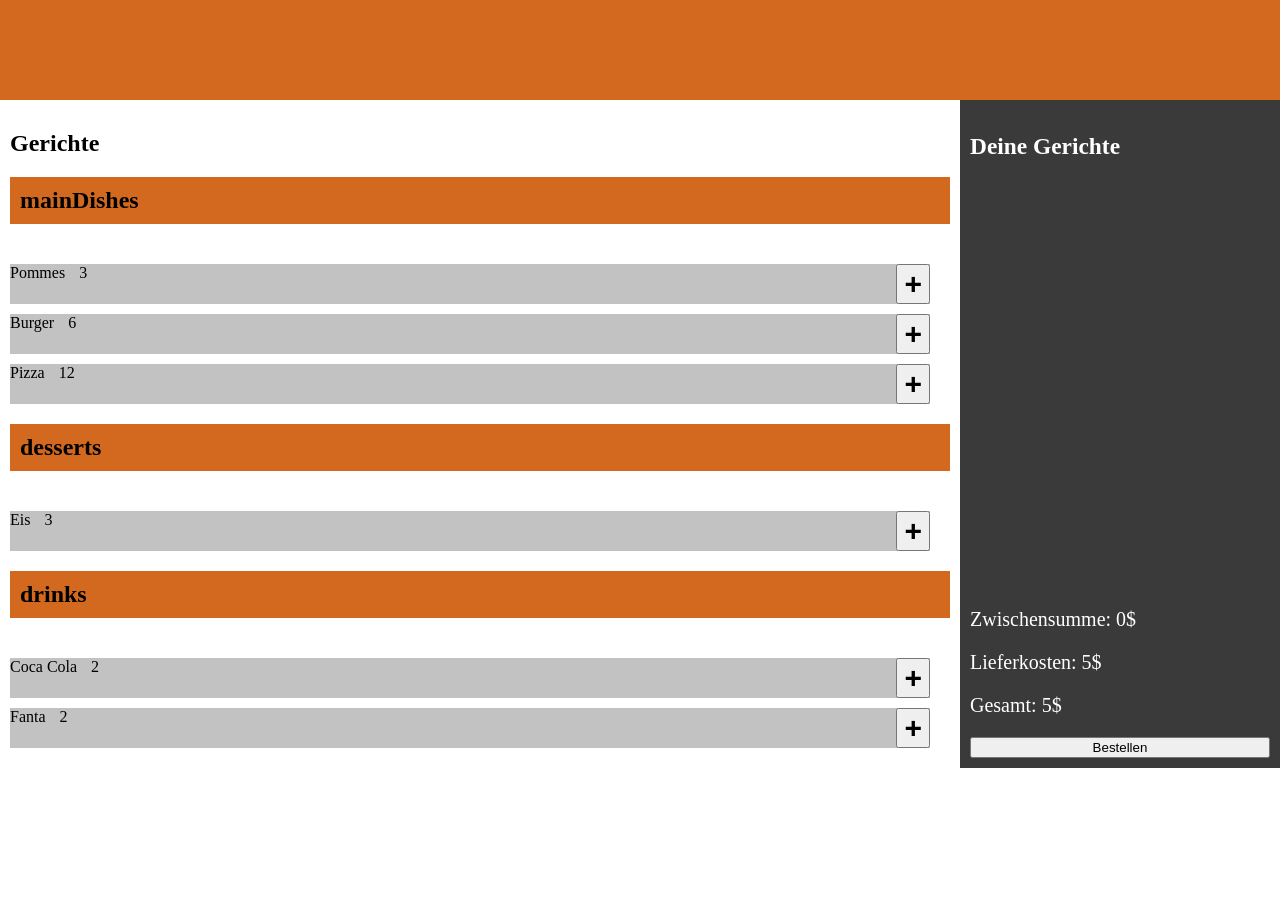
==== Frontend/index.html @ eb8cfa9f "introduced backend for rest-api" ====
<!DOCTYPE html>
<html lang="en">

<head>
    <meta charset="UTF-8">
    <meta name="viewport" content="width=device-width, initial-scale=1.0">
    <title>Bestellapp</title>

    <style>
        body {
            margin: 0;
        }

        header {
            height: 100px;
            width: 100%;
            background-color: chocolate;
        }

        main {
            display: flex;
            gap: 20px;
            max-width: 1440px;
            margin: auto;
        }

        .meals-section {
            flex: 1;
            padding: 10px;
        }

        .meal-category {
            padding: 10px;
            width: 100%;
            background-color: chocolate;
            margin-bottom: 40px;
        }

        .meal {
            background-color: rgb(194, 194, 194);
            margin-bottom: 10px;
            display: flex;
            justify-content: space-between;
        }

        .basket {
            padding: 10px;
            width: 300px;
            min-height: 300px;
            font-size: 20px;
            color: white;
            background-color: rgb(58, 58, 58);
            display: flex;
            flex-direction: column;
        }

        .basket h4 {
            font-size: 26px;
            margin: 0;
            margin-bottom: 4px;
        }

        .add-to-basket-button {
            font-size: 30px;
            font-weight: bold;
            cursor: pointer;
        }

        #basket-meals {
            flex: 1;
            display: flex;
            flex-direction: column;
            gap: 10px;
        }

        .basketRow {
            display: flex;
            justify-content: space-between;
            background-color: rgb(122, 122, 122);
            padding: 6px;
            border-radius: 10px;
        }

        .basket-meal-info {
            display: flex;
            flex-direction: column;
            gap: 5px;
        }
    </style>

    <script src="scripts/db.js"></script>
    <script src="scripts/script.js"></script>
    <script src="scripts/templates.js"></script>
</head>

<body onload="init()">
    <header></header>
    <main>
        <section class="meals-section">
            <h1>Gerichte</h1>

            <div id="meals">

            </div>
        </section>
        <div class="basket hide-mobile" id="basket">
            <h3>Deine Gerichte</h3>
            <div id="basket-meals"></div>
            <div>
                <p>Zwischensumme: <span id="subtotal"></span>$</p>
                <p>Lieferkosten: 5$</p>
                <p>Gesamt: <span id="total"></span>$</p>
            </div>
            <button onclick="order()">Bestellen</button>
        </div>
    </main>
</body>

</html>
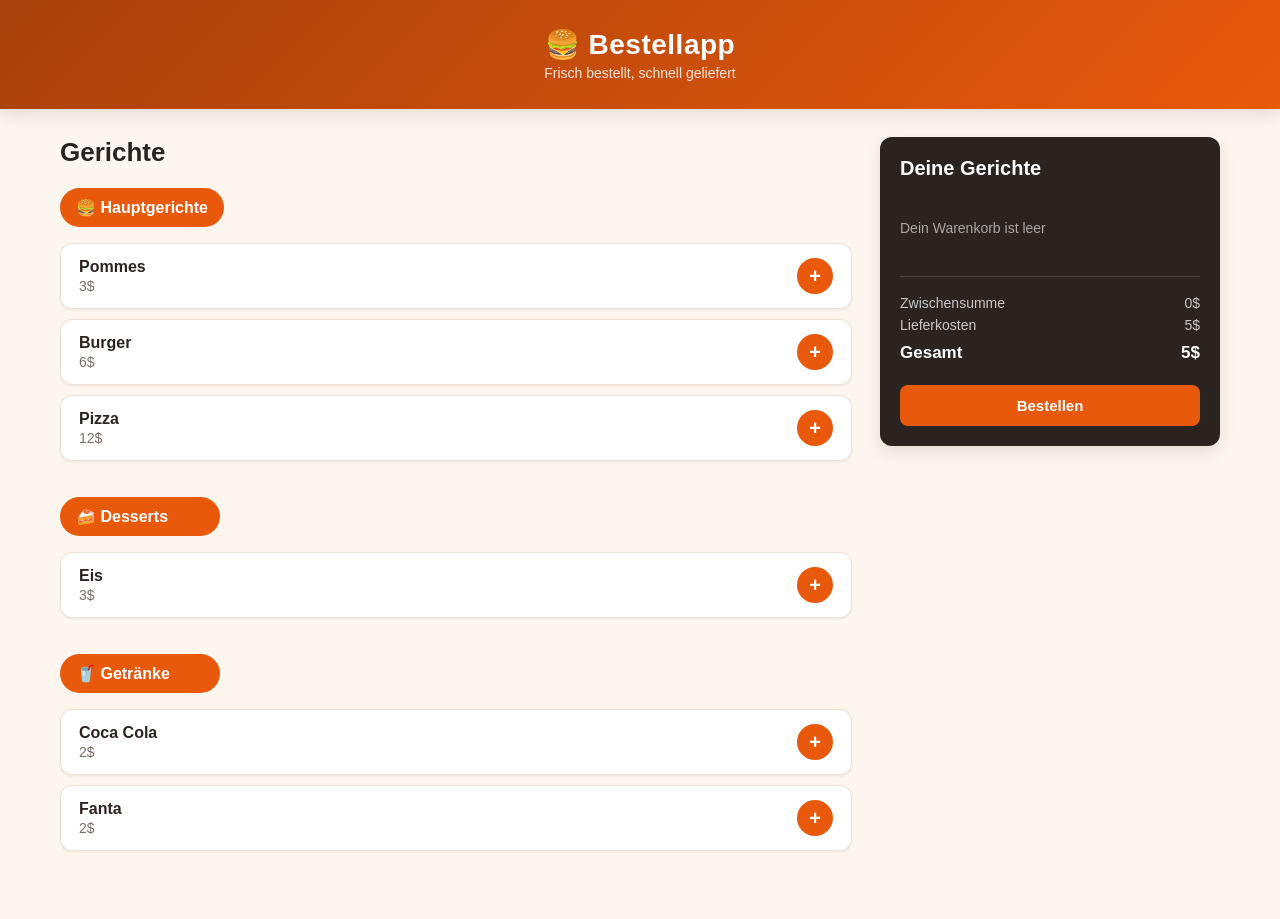
==== commit adf2e37f: "updated frontend design" ====
--- a/Frontend/index.html
+++ b/Frontend/index.html
@@ -6,87 +6,7 @@
     <meta name="viewport" content="width=device-width, initial-scale=1.0">
     <title>Bestellapp</title>
 
-    <style>
-        body {
-            margin: 0;
-        }
-
-        header {
-            height: 100px;
-            width: 100%;
-            background-color: chocolate;
-        }
-
-        main {
-            display: flex;
-            gap: 20px;
-            max-width: 1440px;
-            margin: auto;
-        }
-
-        .meals-section {
-            flex: 1;
-            padding: 10px;
-        }
-
-        .meal-category {
-            padding: 10px;
-            width: 100%;
-            background-color: chocolate;
-            margin-bottom: 40px;
-        }
-
-        .meal {
-            background-color: rgb(194, 194, 194);
-            margin-bottom: 10px;
-            display: flex;
-            justify-content: space-between;
-        }
-
-        .basket {
-            padding: 10px;
-            width: 300px;
-            min-height: 300px;
-            font-size: 20px;
-            color: white;
-            background-color: rgb(58, 58, 58);
-            display: flex;
-            flex-direction: column;
-        }
-
-        .basket h4 {
-            font-size: 26px;
-            margin: 0;
-            margin-bottom: 4px;
-        }
-
-        .add-to-basket-button {
-            font-size: 30px;
-            font-weight: bold;
-            cursor: pointer;
-        }
-
-        #basket-meals {
-            flex: 1;
-            display: flex;
-            flex-direction: column;
-            gap: 10px;
-        }
-
-        .basketRow {
-            display: flex;
-            justify-content: space-between;
-            background-color: rgb(122, 122, 122);
-            padding: 6px;
-            border-radius: 10px;
-        }
-
-        .basket-meal-info {
-            display: flex;
-            flex-direction: column;
-            gap: 5px;
-        }
-    </style>
+    <link rel="stylesheet" href="styles/style.css">
 
     <script src="scripts/db.js"></script>
     <script src="scripts/script.js"></script>
@@ -94,7 +14,10 @@
 </head>
 
 <body onload="init()">
-    <header></header>
+    <header>
+        <span class="brand">🍔 Bestellapp</span>
+        <span class="tagline">Frisch bestellt, schnell geliefert</span>
+    </header>
     <main>
         <section class="meals-section">
             <h1>Gerichte</h1>
@@ -103,15 +26,15 @@
 
             </div>
         </section>
-        <div class="basket hide-mobile" id="basket">
+        <div class="basket" id="basket">
             <h3>Deine Gerichte</h3>
             <div id="basket-meals"></div>
-            <div>
-                <p>Zwischensumme: <span id="subtotal"></span>$</p>
-                <p>Lieferkosten: 5$</p>
-                <p>Gesamt: <span id="total"></span>$</p>
+            <div class="basket-summary">
+                <p><span>Zwischensumme</span><span><span id="subtotal">0</span>$</span></p>
+                <p><span>Lieferkosten</span><span>5$</span></p>
+                <p class="total-row"><span>Gesamt</span><span><span id="total">0</span>$</span></p>
             </div>
-            <button onclick="order()">Bestellen</button>
+            <button class="order-button" onclick="order()">Bestellen</button>
         </div>
     </main>
 </body>
--- a/Frontend/styles/style.css
+++ b/Frontend/styles/style.css
@@ -0,0 +1,295 @@
+:root {
+  --color-bg: #fdf6ee;
+  --color-surface: #ffffff;
+  --color-primary: #e8590c;
+  --color-primary-dark: #c94a00;
+  --color-header-from: #a8410c;
+  --color-header-to: #e8590c;
+  --color-text: #2b2320;
+  --color-text-muted: #7a6f68;
+  --color-basket-bg: #2b2320;
+  --color-basket-row: #3c332e;
+  --color-border: #efe2d4;
+  --radius: 12px;
+  --shadow-sm: 0 1px 3px rgba(43, 35, 32, 0.08);
+  --shadow-md: 0 6px 16px rgba(43, 35, 32, 0.12);
+  --font: -apple-system, BlinkMacSystemFont, "Segoe UI", Roboto, Helvetica, Arial, sans-serif;
+}
+
+* {
+  box-sizing: border-box;
+}
+
+body {
+  margin: 0;
+  font-family: var(--font);
+  color: var(--color-text);
+  background: var(--color-bg);
+}
+
+header {
+  display: flex;
+  align-items: center;
+  justify-content: center;
+  flex-direction: column;
+  gap: 4px;
+  padding: 28px 20px;
+  background: linear-gradient(135deg, var(--color-header-from), var(--color-header-to));
+  color: #fff;
+  box-shadow: var(--shadow-md);
+}
+
+header .brand {
+  font-size: 28px;
+  font-weight: 700;
+  letter-spacing: 0.5px;
+}
+
+header .tagline {
+  font-size: 14px;
+  opacity: 0.85;
+}
+
+main {
+  display: grid;
+  grid-template-columns: 1fr 340px;
+  align-items: start;
+  gap: 28px;
+  max-width: 1200px;
+  margin: 0 auto;
+  padding: 28px 20px 60px;
+}
+
+.meals-section h1 {
+  margin: 0 0 20px;
+  font-size: 26px;
+}
+
+.meal-category {
+  display: flex;
+  align-items: center;
+  gap: 8px;
+  padding: 10px 16px;
+  width: fit-content;
+  min-width: 160px;
+  border-radius: 999px;
+  background: var(--color-primary);
+  color: #fff;
+  font-size: 16px;
+  font-weight: 600;
+  margin-bottom: 16px;
+}
+
+.meal-category:not(:first-child) {
+  margin-top: 36px;
+}
+
+.meal-list {
+  display: flex;
+  flex-direction: column;
+  gap: 10px;
+  margin-bottom: 8px;
+}
+
+.meal {
+  display: flex;
+  align-items: center;
+  justify-content: space-between;
+  gap: 12px;
+  background: var(--color-surface);
+  border: 1px solid var(--color-border);
+  border-radius: var(--radius);
+  padding: 14px 18px;
+  box-shadow: var(--shadow-sm);
+  transition: border-color 0.15s ease, box-shadow 0.15s ease;
+}
+
+.meal:hover {
+  border-color: var(--color-primary);
+  box-shadow: var(--shadow-md);
+}
+
+.meal-info {
+  display: flex;
+  flex-direction: column;
+  gap: 2px;
+}
+
+.meal-title {
+  font-weight: 600;
+}
+
+.meal-price {
+  color: var(--color-text-muted);
+  font-size: 14px;
+}
+
+.add-to-basket-button {
+  flex-shrink: 0;
+  width: 36px;
+  height: 36px;
+  border: none;
+  border-radius: 50%;
+  background: var(--color-primary);
+  color: #fff;
+  font-size: 20px;
+  font-weight: bold;
+  line-height: 1;
+  cursor: pointer;
+  transition: background 0.15s ease, transform 0.1s ease;
+}
+
+.add-to-basket-button:hover {
+  background: var(--color-primary-dark);
+}
+
+.add-to-basket-button:active {
+  transform: scale(0.92);
+}
+
+.basket {
+  position: sticky;
+  top: 20px;
+  padding: 20px;
+  min-height: 260px;
+  border-radius: var(--radius);
+  color: #fff;
+  background: var(--color-basket-bg);
+  box-shadow: var(--shadow-md);
+  display: flex;
+  flex-direction: column;
+}
+
+.basket h3 {
+  margin: 0 0 14px;
+  font-size: 20px;
+}
+
+#basket-meals {
+  flex: 1;
+  display: flex;
+  flex-direction: column;
+  gap: 10px;
+  margin-bottom: 14px;
+  max-height: 360px;
+  overflow-y: auto;
+}
+
+.basket-empty {
+  color: rgba(255, 255, 255, 0.6);
+  font-size: 14px;
+  padding: 12px 0;
+}
+
+.basketRow {
+  display: flex;
+  align-items: center;
+  justify-content: space-between;
+  gap: 10px;
+  background: var(--color-basket-row);
+  padding: 10px 12px;
+  border-radius: 10px;
+}
+
+.basket-meal-info {
+  display: flex;
+  flex-direction: column;
+  gap: 2px;
+  font-size: 14px;
+}
+
+.basket-meal-info h4 {
+  margin: 0;
+  font-size: 15px;
+}
+
+.basket-meal-info .line-total {
+  color: rgba(255, 255, 255, 0.6);
+  font-size: 12px;
+}
+
+.basket-meal-controls {
+  display: flex;
+  align-items: center;
+  gap: 6px;
+}
+
+.basket-meal-controls button {
+  width: 26px;
+  height: 26px;
+  border: none;
+  border-radius: 6px;
+  background: rgba(255, 255, 255, 0.12);
+  color: #fff;
+  cursor: pointer;
+  font-size: 14px;
+  line-height: 1;
+}
+
+.basket-meal-controls button:hover {
+  background: rgba(255, 255, 255, 0.22);
+}
+
+.basket-meal-controls .remove-button {
+  background: transparent;
+  color: rgba(255, 255, 255, 0.5);
+}
+
+.basket-meal-controls .remove-button:hover {
+  color: #fff;
+}
+
+.basket-summary {
+  border-top: 1px solid rgba(255, 255, 255, 0.15);
+  padding-top: 12px;
+  font-size: 14px;
+}
+
+.basket-summary p {
+  display: flex;
+  justify-content: space-between;
+  margin: 6px 0;
+  color: rgba(255, 255, 255, 0.75);
+}
+
+.basket-summary p.total-row {
+  color: #fff;
+  font-size: 17px;
+  font-weight: 700;
+  margin-top: 10px;
+}
+
+.order-button {
+  margin-top: 16px;
+  width: 100%;
+  padding: 12px;
+  border: none;
+  border-radius: 8px;
+  background: var(--color-primary);
+  color: #fff;
+  font-size: 15px;
+  font-weight: 600;
+  cursor: pointer;
+  transition: background 0.15s ease;
+}
+
+.order-button:hover {
+  background: var(--color-primary-dark);
+}
+
+.order-confirmation {
+  margin: 0;
+  padding: 12px 0;
+  text-align: center;
+  font-size: 15px;
+}
+
+@media (max-width: 860px) {
+  main {
+    grid-template-columns: 1fr;
+  }
+
+  .basket {
+    position: static;
+  }
+}
